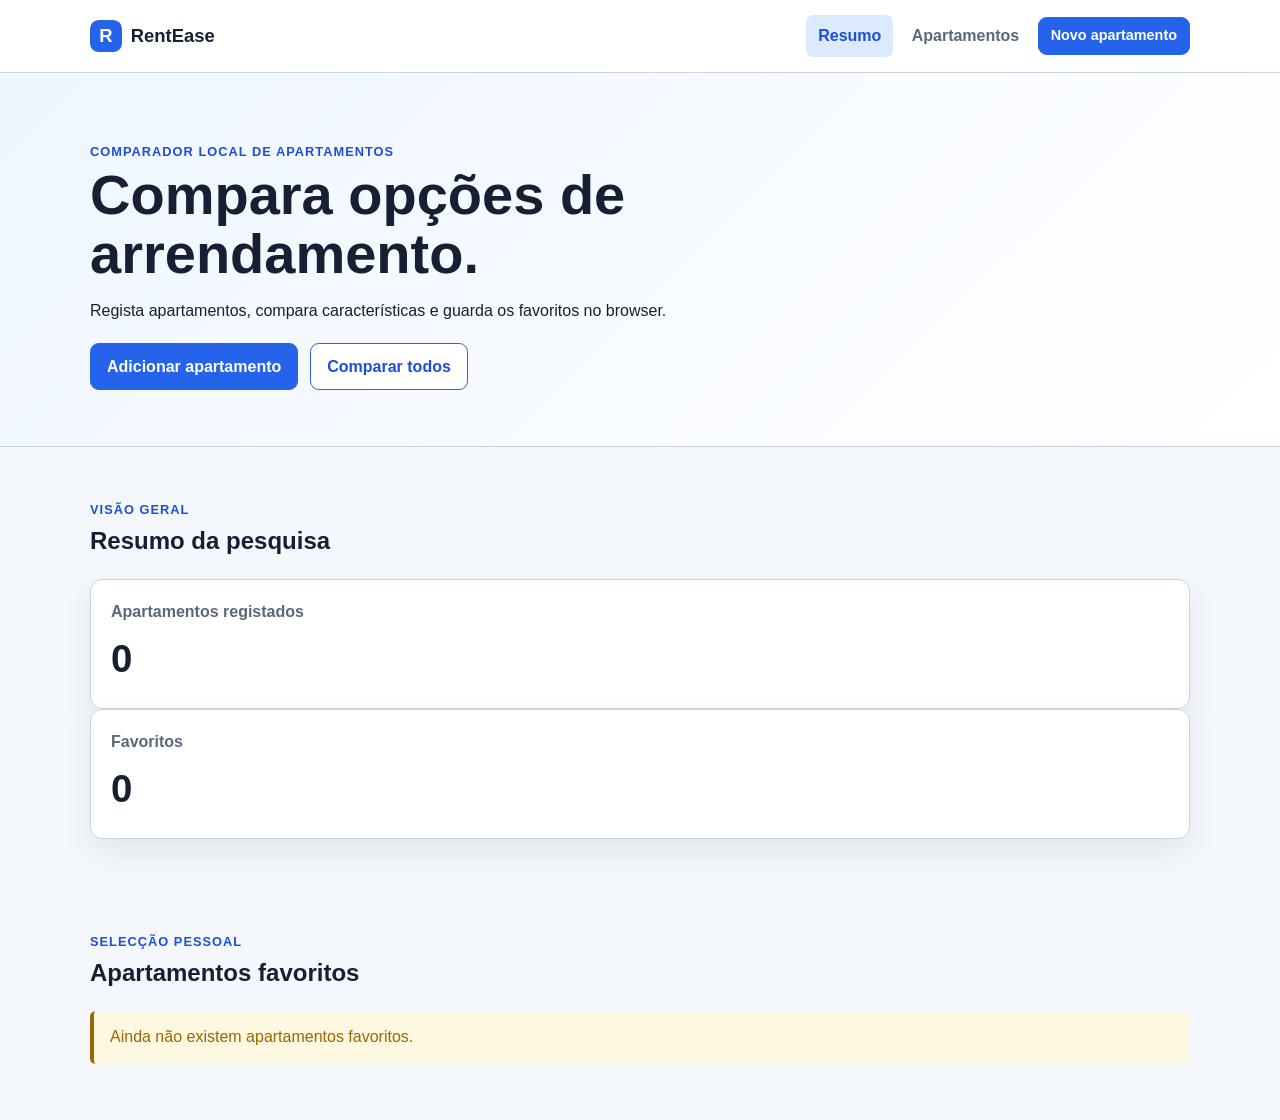
==== rentease-starter-main/index.html @ 12fdc6b8 "Inicialização do projeto RentEase a partir da base do professor" ====
<!doctype html>
<html lang="pt-PT">
<head>
  <meta charset="UTF-8">
  <meta name="viewport" content="width=device-width, initial-scale=1.0">
  <meta name="description" content="Resumo e apartamentos favoritos guardados no RentEase.">
  <title>RentEase — Resumo</title>
  <link rel="icon" href="data:,">
  <link rel="stylesheet" href="css/styles.css">
  <script src="js/storage.js" defer></script>
  <script src="js/home.js" defer></script>
</head>
<body>
  <header class="site-header">
    <nav class="nav container">
      <a class="brand" href="index.html">
        <span class="brand__mark">R</span>
        <span>RentEase</span>
      </a>

      <div class="nav__links">
        <a class="current-page" href="index.html">Resumo</a>
        <a href="flats.html">Apartamentos</a>
        <a class="button button--small" href="new-flat.html">Novo apartamento</a>
      </div>
    </nav>
  </header>

  <main>
    <section class="page-hero">
      <div class="container">
        <p class="eyebrow">Comparador local de apartamentos</p>
        <h1>Compara opções de arrendamento.</h1>
        <p>Regista apartamentos, compara características e guarda os favoritos no browser.</p>

        <div class="hero-actions">
          <a class="button" href="new-flat.html">Adicionar apartamento</a>
          <a class="button button--secondary" href="flats.html">Comparar todos</a>
        </div>
      </div>
    </section>

    <section class="container summary-section">
      <div class="section-heading">
        <p class="eyebrow">Visão geral</p>
        <h2>Resumo da pesquisa</h2>
      </div>

      <div class="stats-grid">
        <article class="stat-card">
          <span class="stat-card__label">Apartamentos registados</span>
          <strong class="stat-card__value" id="totalFlatsCount">0</strong>
        </article>

        <article class="stat-card">
          <span class="stat-card__label">Favoritos</span>
          <strong class="stat-card__value" id="favouriteFlatsCount">0</strong>
        </article>
      </div>
    </section>

    <section class="container content-section">
      <div class="section-heading">
        <p class="eyebrow">Selecção pessoal</p>
        <h2>Apartamentos favoritos</h2>
      </div>

      <div id="homeFeedback" class="feedback" hidden></div>
      <div id="favouriteList" class="property-grid"></div>
    </section>
  </main>

  <!-- TODO HTML-1: acrescenta um footer com o nome do projecto e as tecnologias utilizadas. -->
</body>
</html>
---- rentease-starter-main/css/styles.css ----
:root {
  --color-primary: #2563eb;
  --color-primary-dark: #1d4ed8;
  --color-primary-soft: #dbeafe;
  --color-ink: #172033;
  --color-muted: #5b687a;
  --color-border: #cbd5e1;
  --color-surface: #ffffff;
  --color-page: #f4f7fb;
  --color-success: #18794e;
  --color-danger: #b42318;
  --color-warning: #9a6700;
  --radius: 0.75rem;
  --shadow: 0 12px 30px rgba(23, 32, 51, 0.08);
}

* {
  box-sizing: border-box;
}

body {
  margin: 0;
  color: var(--color-ink);
  background: var(--color-page);
  font-family: Arial, Helvetica, sans-serif;
  line-height: 1.5;
}

a {
  color: var(--color-primary-dark);
}

button,
input,
select {
  font: inherit;
}

button,
a {
  -webkit-tap-highlight-color: transparent;
}

:focus-visible {
  outline: 3px solid #f59e0b;
  outline-offset: 3px;
}

.container {
  width: min(1100px, calc(100% - 2rem));
  margin-inline: auto;
}

.site-header {
  position: sticky;
  top: 0;
  z-index: 10;
  background: rgba(255, 255, 255, 0.96);
  border-bottom: 1px solid var(--color-border);
}

/* Exemplo de Flexbox. Usa a mesma lógica noutras zonas da interface. */
.nav {
  min-height: 4.5rem;
  display: flex;
  align-items: center;
  justify-content: space-between;
  flex-wrap: wrap;
  gap: 1rem;
  padding-block: 0.75rem;
}

.brand {
  display: inline-flex;
  align-items: center;
  gap: 0.55rem;
  color: var(--color-ink);
  font-size: 1.15rem;
  font-weight: 800;
  text-decoration: none;
}

.brand__mark {
  width: 2rem;
  height: 2rem;
  display: grid;
  place-items: center;
  color: white;
  background: var(--color-primary);
  border-radius: 0.55rem;
}

.nav__links {
  display: flex;
  align-items: center;
  flex-wrap: wrap;
  gap: 0.4rem;
}

.nav__links > a:not(.button) {
  padding: 0.55rem 0.75rem;
  color: var(--color-muted);
  border-radius: 0.45rem;
  font-weight: 700;
  text-decoration: none;
}

.nav__links > a:not(.button):hover,
.nav__links > a.current-page:not(.button) {
  color: var(--color-primary-dark);
  background: var(--color-primary-soft);
}

.button {
  min-height: 2.75rem;
  display: inline-flex;
  align-items: center;
  justify-content: center;
  padding: 0.65rem 1rem;
  color: white;
  background: var(--color-primary);
  border: 1px solid var(--color-primary);
  border-radius: 0.55rem;
  font-weight: 800;
  text-decoration: none;
  cursor: pointer;
}

.button:hover {
  background: var(--color-primary-dark);
}

.button--secondary {
  color: var(--color-primary-dark);
  background: white;
}

.button--small {
  min-height: 2.35rem;
  padding: 0.45rem 0.75rem;
  font-size: 0.9rem;
}

.button--danger {
  color: white;
  background: var(--color-danger);
  border-color: var(--color-danger);
}

.page-hero,
.page-title {
  padding: 3.5rem 0;
  background: linear-gradient(135deg, #eff6ff, #ffffff);
  border-bottom: 1px solid var(--color-border);
}

.page-title {
  padding-block: 2.5rem;
}

h1,
h2,
h3,
p {
  overflow-wrap: anywhere;
}

h1 {
  max-width: 18ch;
  margin: 0.3rem 0 0.75rem;
  font-size: clamp(2rem, 6vw, 3.5rem);
  line-height: 1.05;
}

h2,
h3 {
  margin-top: 0;
}

.eyebrow {
  margin-bottom: 0.25rem;
  color: var(--color-primary-dark);
  font-size: 0.8rem;
  font-weight: 900;
  letter-spacing: 0.08em;
  text-transform: uppercase;
}

.hero-actions,
.form-actions,
.property-card__actions {
  display: flex;
  flex-wrap: wrap;
  gap: 0.75rem;
  margin-top: 1.25rem;
}

.summary-section,
.content-section {
  padding-block: 2.5rem;
}

.section-heading {
  margin-bottom: 1rem;
}

.section-heading--actions {
  display: flex;
  align-items: end;
  justify-content: space-between;
  flex-wrap: wrap;
  gap: 1rem;
}

/* TODO CSS-1: apresenta .stats-grid e .property-grid com CSS Grid. */
.stats-grid,
.property-grid {
}

.stat-card,
.property-card,
.filters-panel,
.form-card {
  padding: 1.25rem;
  background: var(--color-surface);
  border: 1px solid var(--color-border);
  border-radius: var(--radius);
  box-shadow: var(--shadow);
}

.stat-card__label {
  display: block;
  color: var(--color-muted);
  font-weight: 700;
}

.stat-card__value {
  display: block;
  margin-top: 0.4rem;
  font-size: 2.4rem;
}

/* TODO CSS-2: cria grelhas para os campos de filtros e do formulário. */
.filters-grid,
.form-grid {
}

/* TODO CSS-3: faz os campos .field--wide ocuparem a largura necessária na grelha. */
.field--wide {
}

.field {
  margin-bottom: 1rem;
}

.field label {
  display: block;
  margin-bottom: 0.35rem;
  font-weight: 800;
}

.field input,
.field select {
  width: 100%;
  min-height: 2.8rem;
  padding: 0.65rem 0.75rem;
  color: var(--color-ink);
  background: white;
  border: 1px solid #94a3b8;
  border-radius: 0.5rem;
}

.checkbox-field {
  display: flex;
  align-items: center;
  gap: 0.6rem;
}

.checkbox-field input {
  width: 1.15rem;
  min-height: 1.15rem;
}

.checkbox-field label {
  margin: 0;
}

/* A validação fornecida aplica esta classe aos campos inválidos. */
.field input.input-error {
  border-color: var(--color-danger);
  box-shadow: 0 0 0 3px rgba(180, 35, 24, 0.12);
}

.field-error {
  min-height: 1.25rem;
  margin: 0.25rem 0 0;
  color: var(--color-danger);
  font-size: 0.85rem;
  font-weight: 700;
}

.feedback {
  margin-block: 1rem;
  padding: 0.9rem 1rem;
  color: #075985;
  background: #e0f2fe;
  border-left: 4px solid #0284c7;
  border-radius: 0.35rem;
}

.feedback[data-type="success"] {
  color: var(--color-success);
  background: #ecfdf3;
  border-left-color: var(--color-success);
}

.feedback[data-type="error"] {
  color: var(--color-danger);
  background: #fff1f0;
  border-left-color: var(--color-danger);
}

.feedback[data-type="warning"] {
  color: var(--color-warning);
  background: #fff8e1;
  border-left-color: var(--color-warning);
}

.property-card__header {
  display: flex;
  align-items: start;
  justify-content: space-between;
  gap: 1rem;
}

.property-card__address,
.property-card__id {
  margin: 0.2rem 0 0;
  color: var(--color-muted);
}

/* TODO CSS-4: organiza os dados de cada cartão e destaca nome e valor. */
.property-card__facts,
.property-card__fact,
.property-card__fact-label,
.property-card__fact-value {
}

.badge {
  padding: 0.3rem 0.55rem;
  color: #9a4b00;
  background: #fff0df;
  border-radius: 999px;
  font-size: 0.8rem;
  font-weight: 900;
}

/* TODO CSS-5: estiliza o footer que acrescentaste às três páginas. */
.site-footer {
}

/* TODO CSS-6: acrescenta regras específicas para ecrãs até 700px. */
@media (max-width: 700px) {
}
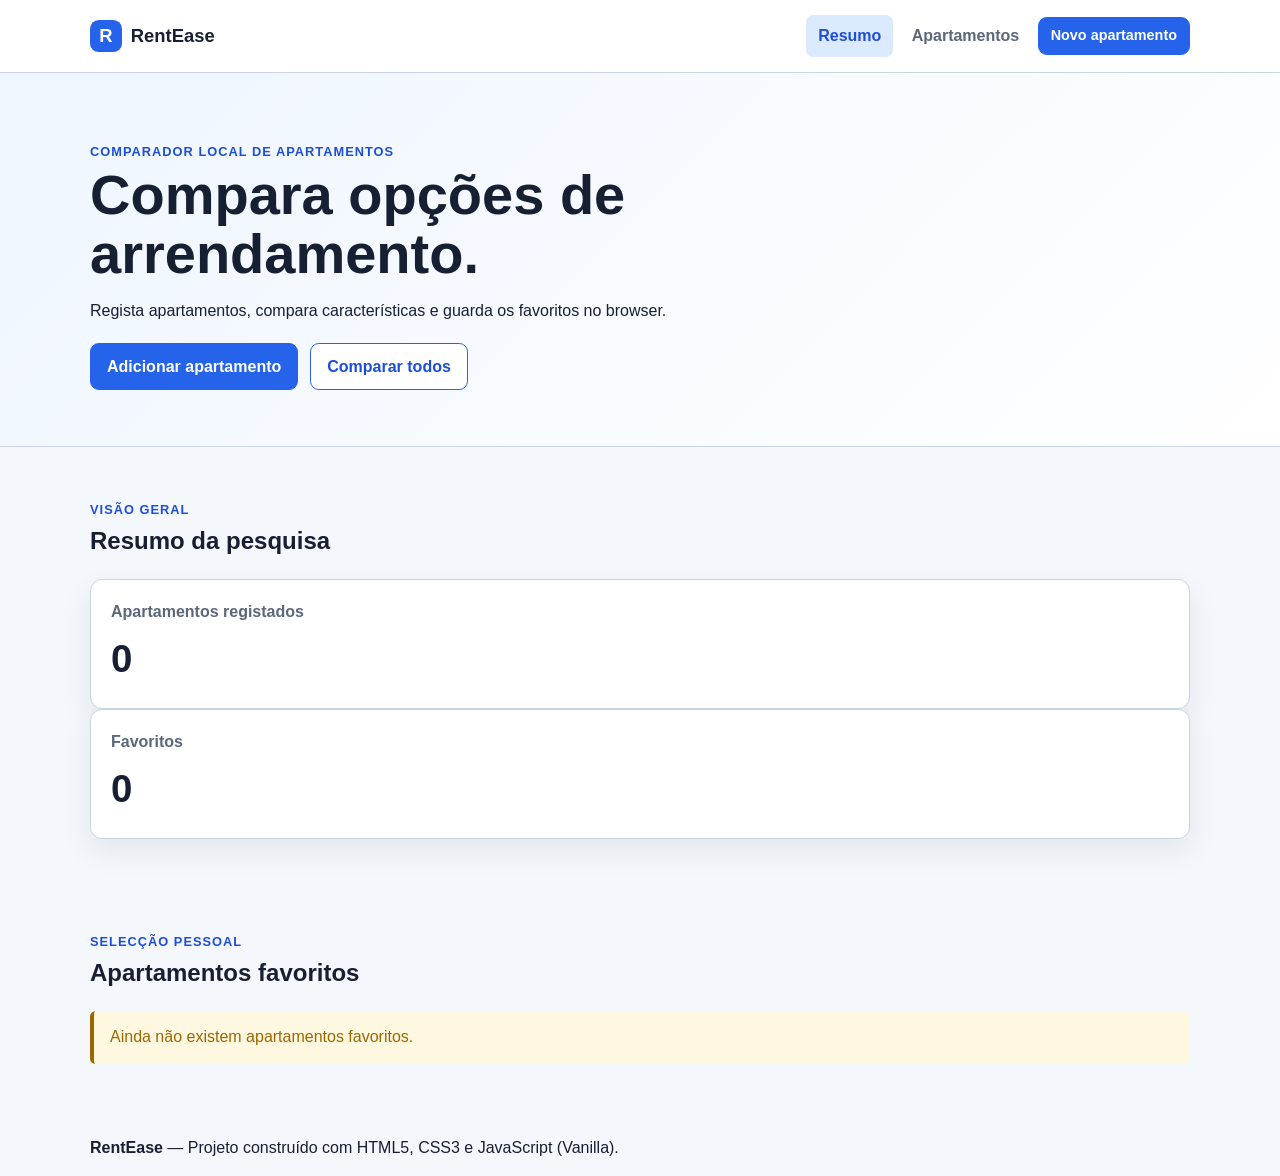
==== commit e4b7df8e: "HTML: Adicionado footer na index.html (TODO HTML-1)" ====
--- a/rentease-starter-main/index.html
+++ b/rentease-starter-main/index.html
@@ -1,5 +1,6 @@
 <!doctype html>
 <html lang="pt-PT">
+
 <head>
   <meta charset="UTF-8">
   <meta name="viewport" content="width=device-width, initial-scale=1.0">
@@ -10,6 +11,7 @@
   <script src="js/storage.js" defer></script>
   <script src="js/home.js" defer></script>
 </head>
+
 <body>
   <header class="site-header">
     <nav class="nav container">
@@ -69,7 +71,12 @@
       <div id="favouriteList" class="property-grid"></div>
     </section>
   </main>
+<!-- TODO HTML-1: acrescenta um footer com o nome do projecto e as tecnologias utilizadas. -->
+  <footer class="site-footer">
+    <div class="container text-center">
+      <p><strong>RentEase</strong> — Projeto construído com HTML5, CSS3 e JavaScript (Vanilla).</p>
+    </div>
+  </footer>
+</body>
 
-  <!-- TODO HTML-1: acrescenta um footer com o nome do projecto e as tecnologias utilizadas. -->
-</body>
-</html>
+</html>
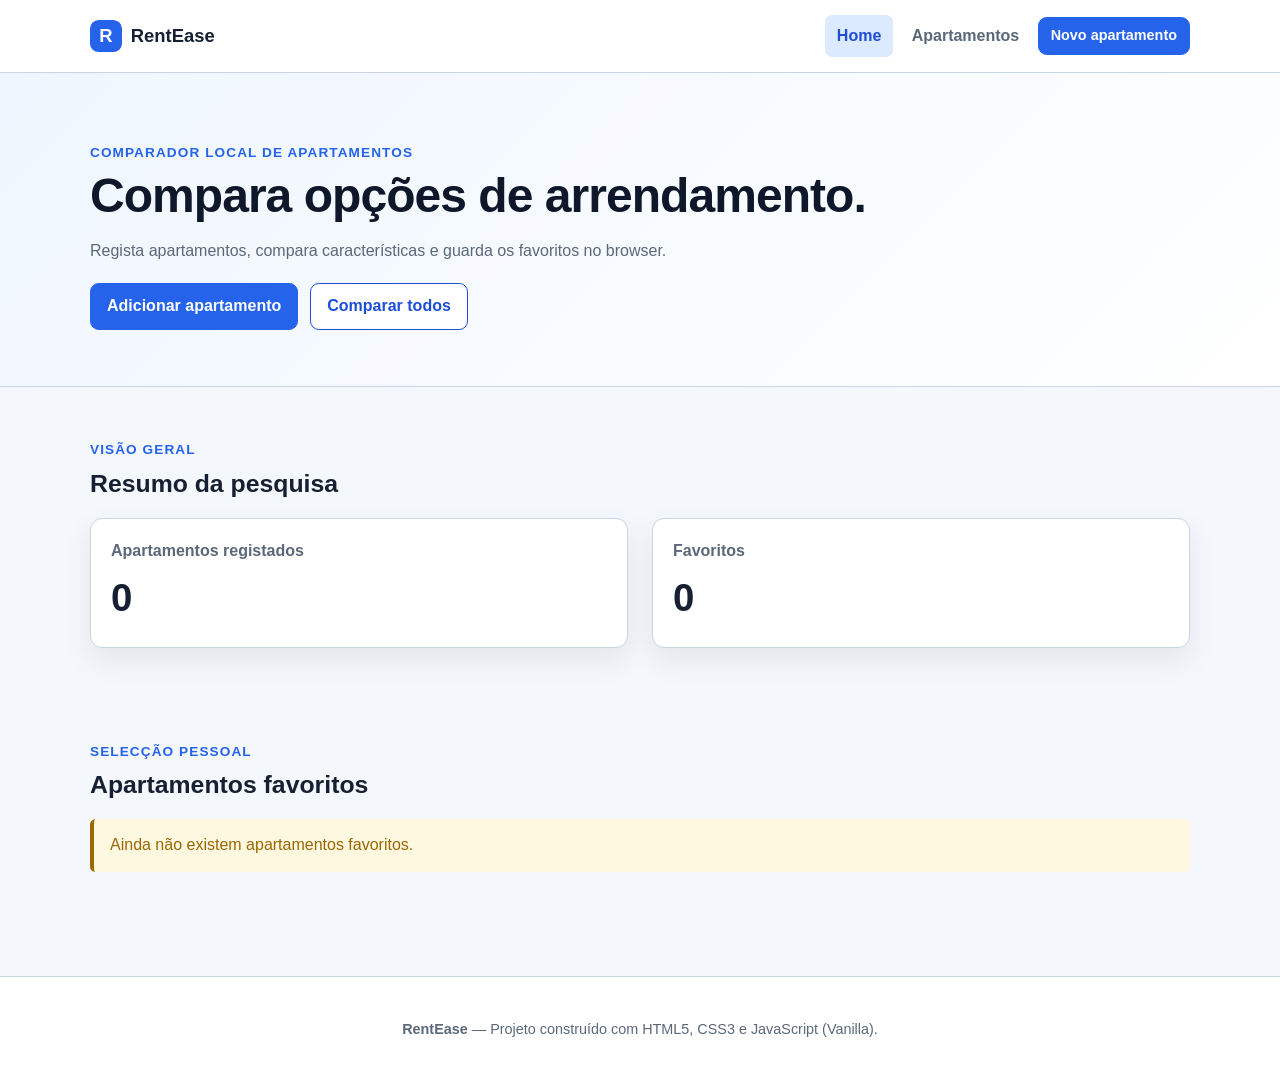
==== commit c02ea167: "Refactor: Finalização completa do HTML e CSS do formulário e painel de filtros" ====
--- a/rentease-starter-main/index.html
+++ b/rentease-starter-main/index.html
@@ -21,7 +21,7 @@
       </a>
 
       <div class="nav__links">
-        <a class="current-page" href="index.html">Resumo</a>
+        <a class="current-page" href="index.html">Home</a>
         <a href="flats.html">Apartamentos</a>
         <a class="button button--small" href="new-flat.html">Novo apartamento</a>
       </div>
@@ -71,9 +71,9 @@
       <div id="favouriteList" class="property-grid"></div>
     </section>
   </main>
-<!-- TODO HTML-1: acrescenta um footer com o nome do projecto e as tecnologias utilizadas. -->
+  <!-- TODO HTML-1: acrescenta um footer com o nome do projecto e as tecnologias utilizadas. -->
   <footer class="site-footer">
-    <div class="container text-center">
+    <div class="container">
       <p><strong>RentEase</strong> — Projeto construído com HTML5, CSS3 e JavaScript (Vanilla).</p>
     </div>
   </footer>
--- a/rentease-starter-main/css/styles.css
+++ b/rentease-starter-main/css/styles.css
@@ -4,6 +4,7 @@
   --color-primary-soft: #dbeafe;
   --color-ink: #172033;
   --color-muted: #5b687a;
+  /* Ponto 3: Tom cinza equilibrado e elegante */
   --color-border: #cbd5e1;
   --color-surface: #ffffff;
   --color-page: #f4f7fb;
@@ -18,6 +19,12 @@
   box-sizing: border-box;
 }
 
+html,
+body {
+  overflow-x: hidden;
+  width: 100%;
+}
+
 body {
   margin: 0;
   color: var(--color-ink);
@@ -59,7 +66,6 @@
   border-bottom: 1px solid var(--color-border);
 }
 
-/* Exemplo de Flexbox. Usa a mesma lógica noutras zonas da interface. */
 .nav {
   min-height: 4.5rem;
   display: flex;
@@ -97,7 +103,7 @@
   gap: 0.4rem;
 }
 
-.nav__links > a:not(.button) {
+.nav__links>a:not(.button) {
   padding: 0.55rem 0.75rem;
   color: var(--color-muted);
   border-radius: 0.45rem;
@@ -105,8 +111,8 @@
   text-decoration: none;
 }
 
-.nav__links > a:not(.button):hover,
-.nav__links > a.current-page:not(.button) {
+.nav__links>a:not(.button):hover,
+.nav__links>a.current-page:not(.button) {
   color: var(--color-primary-dark);
   background: var(--color-primary-soft);
 }
@@ -133,6 +139,13 @@
 .button--secondary {
   color: var(--color-primary-dark);
   background: white;
+  border: 1px solid var(--color-primary-dark);
+  transition: background-color 0.2s ease, color 0.2s ease;
+} 
+/* Correção do hover sobre o botão */
+.button--secondary:hover {
+  background: var(--color-primary-dark) !important;
+  color: #ffffff !important; /* Força o texto a ficar branco quando o fundo fica azul */
 }
 
 .button--small {
@@ -165,11 +178,21 @@
   overflow-wrap: anywhere;
 }
 
+/* Ponto 2 e 3: Ajuste na hierarquia dos títulos e cor suave do parágrafo */
 h1 {
-  max-width: 18ch;
+  max-width: 100%;
   margin: 0.3rem 0 0.75rem;
-  font-size: clamp(2rem, 6vw, 3.5rem);
-  line-height: 1.05;
+  font-size: clamp(1.6rem, 5vw, 3rem);
+  line-height: 1.15;
+  font-weight: 900; /* Aumenta o negrito para o máximo */
+  color: #0f172a;   /* Um tom de azul/preto mais profundo e contrastante */
+  letter-spacing: -0.02em; /* Junta ligeiramente as letras para um visual mais moderno */
+}
+
+p,
+.page-hero p,
+.page-title p {
+  color: var(--color-muted);
 }
 
 h2,
@@ -177,15 +200,17 @@
   margin-top: 0;
 }
 
+p.eyebrow,
 .eyebrow {
-  margin-bottom: 0.25rem;
-  color: var(--color-primary-dark);
-  font-size: 0.8rem;
-  font-weight: 900;
+  color: var(--color-primary);
+  font-size: 0.85rem;
+  font-weight: 800;
   letter-spacing: 0.08em;
   text-transform: uppercase;
-}
-
+  margin-bottom: 0.25rem;
+}
+
+/* Ponto 2.5: Estrutura dos botões de ação abaixo do texto do Hero */
 .hero-actions,
 .form-actions,
 .property-card__actions {
@@ -202,19 +227,37 @@
 
 .section-heading {
   margin-bottom: 1rem;
-}
-
+  display: flex;
+  flex-direction: column;
+  align-items: flex-start;
+  text-align: left;
+}
+
+/* Aplica o layout de 2 colunas APENAS quando o cabeçalho tem o botão (Filtros) */
+.section-heading:has(button),
 .section-heading--actions {
-  display: flex;
-  align-items: end;
+  flex-direction: row;
+  align-items: center;
   justify-content: space-between;
   flex-wrap: wrap;
   gap: 1rem;
 }
 
+.section-heading--actions h2,
+.section-heading h2,
+.filters-panel h2 {
+  font-weight: 800;
+  font-size: 1.55rem;
+  color: var(--color-ink);
+  margin: 0;
+}
+
 /* TODO CSS-1: apresenta .stats-grid e .property-grid com CSS Grid. */
 .stats-grid,
 .property-grid {
+  display: grid;
+  grid-template-columns: repeat(auto-fit, minmax(280px, 1fr));
+  gap: 1.5rem;
 }
 
 .stat-card,
@@ -240,13 +283,24 @@
   font-size: 2.4rem;
 }
 
-/* TODO CSS-2: cria grelhas para os campos de filtros e do formulário. */
-.filters-grid,
+
+/* TODO CSS-2: cria grelhas para os campos do formulário */
 .form-grid {
+  display: grid;
+  grid-template-columns: repeat(auto-fit, minmax(220px, 1fr));
+  gap: 1rem;
+}
+
+/* Grelha de filtros com 4 colunas base para permitir Cidade a ocupar metade */
+.filters-grid {
+  display: grid;
+  grid-template-columns: repeat(4, 1fr);
+  gap: 1rem;
 }
 
 /* TODO CSS-3: faz os campos .field--wide ocuparem a largura necessária na grelha. */
 .field--wide {
+  grid-column: span 2;
 }
 
 .field {
@@ -285,7 +339,6 @@
   margin: 0;
 }
 
-/* A validação fornecida aplica esta classe aos campos inválidos. */
 .field input.input-error {
   border-color: var(--color-danger);
   box-shadow: 0 0 0 3px rgba(180, 35, 24, 0.12);
@@ -340,10 +393,30 @@
 }
 
 /* TODO CSS-4: organiza os dados de cada cartão e destaca nome e valor. */
-.property-card__facts,
-.property-card__fact,
-.property-card__fact-label,
+.property-card__facts {
+  display: grid;
+  grid-template-columns: repeat(2, 1fr);
+  gap: 0.75rem;
+  margin-block: 1rem;
+  padding: 0.75rem;
+  background: var(--color-page);
+  border-radius: 0.5rem;
+}
+
+.property-card__fact {
+  display: flex;
+  flex-direction: column;
+}
+
+.property-card__fact-label {
+  color: var(--color-muted);
+  font-size: 0.8rem;
+  font-weight: 700;
+}
+
 .property-card__fact-value {
+  font-weight: 800;
+  color: var(--color-ink);
 }
 
 .badge {
@@ -357,8 +430,66 @@
 
 /* TODO CSS-5: estiliza o footer que acrescentaste às três páginas. */
 .site-footer {
+  margin-top: 3rem;
+  padding-block: 1.75rem;
+  color: var(--color-muted);
+  background: white;
+  border-top: 1px solid var(--color-border);
+  font-size: 0.9rem;
+  text-align: center;
 }
 
 /* TODO CSS-6: acrescenta regras específicas para ecrãs até 700px. */
 @media (max-width: 700px) {
-}
+
+  /* Ponto 1: Separa Resumo e Apartamentos nas pontas e força o botão para a linha de baixo */
+  .nav {
+    flex-direction: column;
+    align-items: stretch;
+  }
+
+  .nav__links {
+    width: 100%;
+    display: flex;
+    justify-content: space-between;
+    gap: 0.5rem;
+  }
+
+  .nav__links>a:not(.button) {
+    flex: 1;
+    text-align: center;
+  }
+
+  .nav__links>a.button {
+    width: 100%;
+  }
+
+  /* Ponto 2 e 2.5: Adapta o Hero, o título sem quebrar/sumir e o botão de ação */
+  .page-hero,
+  .page-title {
+    padding-block: 2rem;
+  }
+
+  .hero-actions .button,
+  .form-actions .button {
+    width: 100%;
+  }
+
+  /* Ponto 5: Botão Limpar Filtros fica logo abaixo do título "Filtros e Ordenação" */
+  .section-heading--actions {
+    flex-direction: column;
+    align-items: flex-start;
+    gap: 0.75rem;
+  }
+
+  .section-heading--actions .button {
+    width: 100%;
+  }
+
+  /* Adaptação das grelhas em ecran móvel */
+  .filters-grid,
+  .form-grid,
+  .property-card__facts {
+    grid-template-columns: 1fr;
+  }
+}
